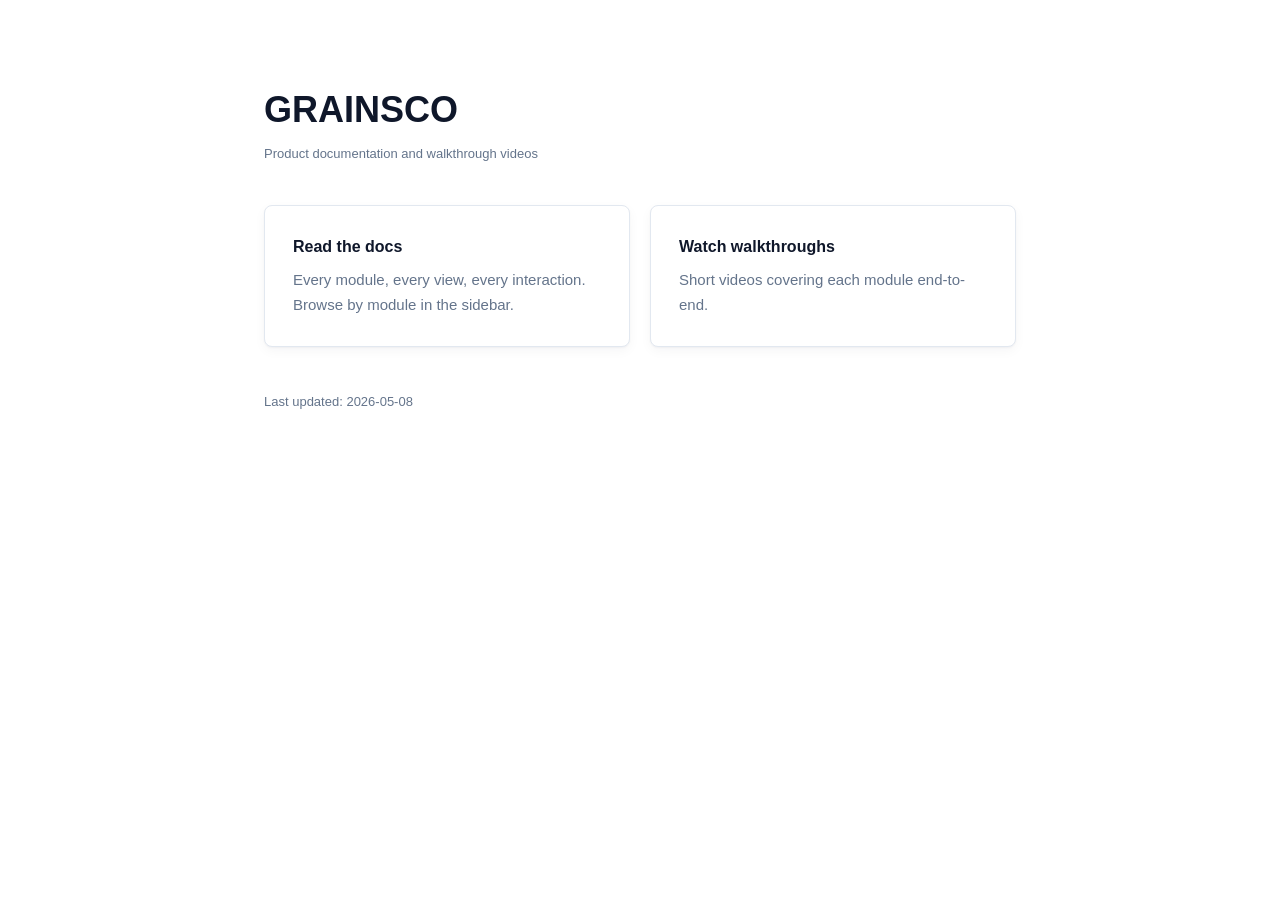
==== index.html @ 14864d5f "Initial GRAINSCO documentation — Driver Module + walkthrough videos" ====
<!doctype html>
<html lang="en">
<head>
  <meta charset="utf-8">
  <meta name="viewport" content="width=device-width, initial-scale=1">
  <title>GRAINSCO — Documentation</title>
  <link rel="stylesheet" href="documentation/assets/style.css?v=2026-05-08">
</head>
<body>
  <main class="landing">
    <header class="landing-header">
      <h1>GRAINSCO</h1>
      <p class="section-meta">Product documentation and walkthrough videos</p>
    </header>

    <section class="cards">
      <a href="documentation/" class="card">
        <h3>Read the docs</h3>
        <p>Every module, every view, every interaction. Browse by module in the sidebar.</p>
      </a>
      <a href="walkthrough_videos/videos.html" class="card">
        <h3>Watch walkthroughs</h3>
        <p>Short videos covering each module end-to-end.</p>
      </a>
    </section>

    <footer class="landing-footer">
      <p class="section-meta">Last updated: 2026-05-08</p>
    </footer>
  </main>
</body>
</html>
---- documentation/assets/style.css ----
/* GRAINSCO — Documentation styles */

:root {
  /* surfaces */
  --bg: #ffffff;
  --sidebar-bg: #f8fafc;
  --border: #e2e8f0;
  --border-soft: #f1f5f9;

  /* text */
  --text: #334155;
  --text-strong: #0f172a;
  --text-muted: #64748b;
  --text-faint: #94a3b8;

  /* accent */
  --accent: #2563eb;
  --accent-soft: #eff6ff;

  /* status colors (for inline badges in docs) */
  --status-green: #10b981;
  --status-green-soft: #d1fae5;
  --status-yellow: #f59e0b;
  --status-yellow-soft: #fef3c7;
  --status-blue: #3b82f6;
  --status-blue-soft: #dbeafe;
  --status-red: #ef4444;
  --status-red-soft: #fee2e2;
  --status-grey: #94a3b8;
  --status-grey-soft: #f1f5f9;

  /* radii + shadow */
  --radius: 8px;
  --shadow-card: 0 1px 2px rgba(15, 23, 42, .04),
                 0 4px 12px rgba(15, 23, 42, .04);
}

*, *::before, *::after { box-sizing: border-box; }
html, body { margin: 0; padding: 0; }
body {
  font-family: -apple-system, BlinkMacSystemFont, "Segoe UI", Roboto,
               Oxygen, Ubuntu, Cantarell, sans-serif;
  font-size: 15px;
  line-height: 1.65;
  color: var(--text);
  background: var(--bg);
  -webkit-font-smoothing: antialiased;
}
a { color: var(--accent); text-decoration: none; }
a:hover { text-decoration: underline; }

h1 { font-size: 28px; color: var(--text-strong); font-weight: 700; margin: 0 0 8px; }
h2 { font-size: 22px; color: var(--text-strong); font-weight: 700; margin: 48px 0 12px; }
h3 { font-size: 16px; color: var(--text-strong); font-weight: 600; margin: 24px 0 8px; }
h4 { font-size: 14px; color: var(--text-strong); font-weight: 600; margin: 20px 0 6px; }
.section-meta { color: var(--text-muted); font-size: 13px; margin: -4px 0 12px; }

ul { padding-left: 24px; margin: 8px 0 16px; }
li { margin-bottom: 6px; }

/* Layout */
.layout {
  display: grid;
  grid-template-columns: 280px 1fr;
  min-height: 100vh;
}
.sidebar {
  background: var(--sidebar-bg);
  border-right: 1px solid var(--border);
  padding: 32px 24px;
  position: sticky;
  top: 0;
  height: 100vh;
  overflow-y: auto;
}
.sidebar-home {
  display: inline-block;
  font-size: 12px;
  color: var(--text-muted);
  text-decoration: none;
  margin-bottom: 16px;
}
.sidebar-home:hover { color: var(--text-strong); }
.sidebar-title {
  font-size: 16px;
  margin: 0 0 24px;
  color: var(--text-strong);
}
.sidebar-nav { display: flex; flex-direction: column; gap: 2px; }
.nav-link {
  display: block;
  padding: 6px 12px;
  border-radius: 6px;
  color: var(--text-muted);
  text-decoration: none;
  font-size: 14px;
  transition: background .12s, color .12s;
}
.nav-link:hover { background: var(--border-soft); color: var(--text-strong); text-decoration: none; }
.nav-link.active {
  background: var(--accent-soft);
  color: var(--accent);
  font-weight: 600;
}
.nav-group-label {
  font-size: 11px;
  text-transform: uppercase;
  letter-spacing: 0.6px;
  color: var(--text-faint);
  margin: 24px 12px 8px;
}
.nav-link.coming-soon {
  color: var(--text-faint);
  cursor: default;
  font-style: italic;
}
.nav-link.coming-soon:hover { background: transparent; color: var(--text-faint); }

.main {
  padding: 48px 56px;
  max-width: 920px;
}
.view-section {
  margin-bottom: 32px;
  padding-bottom: 32px;
  border-bottom: 1px solid var(--border-soft);
}
.view-section:last-child { border-bottom: none; }

/* Inline status badges in docs prose */
.badge {
  display: inline-block;
  padding: 2px 10px;
  border-radius: 999px;
  font-size: 12px;
  font-weight: 600;
  line-height: 1.5;
  vertical-align: middle;
}
.badge.green  { background: var(--status-green-soft);  color: #065f46; }
.badge.yellow { background: var(--status-yellow-soft); color: #92400e; }
.badge.blue   { background: var(--status-blue-soft);   color: #1e40af; }
.badge.red    { background: var(--status-red-soft);    color: #991b1b; }
.badge.grey   { background: var(--status-grey-soft);   color: #334155; }

/* "Watch this part" callout */
.video-callout {
  display: inline-flex;
  align-items: center;
  gap: 8px;
  padding: 10px 14px;
  background: var(--accent-soft);
  color: var(--accent);
  border-radius: 8px;
  font-size: 13px;
  font-weight: 500;
  text-decoration: none;
  margin-top: 8px;
}
.video-callout:hover { text-decoration: none; background: #dbeafe; }

/* Coming soon block */
.coming-soon-block {
  background: var(--sidebar-bg);
  border: 1px dashed var(--border);
  border-radius: var(--radius);
  padding: 28px;
  text-align: center;
  color: var(--text-muted);
  margin: 16px 0;
}
.coming-soon-block strong { color: var(--text-strong); }

/* Landing page */
.landing { max-width: 800px; margin: 0 auto; padding: 80px 24px; }
.landing-header { margin-bottom: 40px; }
.landing-header h1 { font-size: 36px; }
.cards { display: grid; grid-template-columns: 1fr 1fr; gap: 20px; }
.card {
  display: block;
  background: var(--bg);
  border: 1px solid var(--border);
  border-radius: var(--radius);
  padding: 28px;
  text-decoration: none;
  color: inherit;
  box-shadow: var(--shadow-card);
  transition: transform .12s, box-shadow .12s;
}
.card:hover {
  transform: translateY(-2px);
  box-shadow: 0 4px 16px rgba(15, 23, 42, .08);
  text-decoration: none;
}
.card h3 { margin: 0 0 8px; color: var(--text-strong); }
.card p  { margin: 0; color: var(--text-muted); }
.landing-footer { margin-top: 48px; }

/* Mobile */
@media (max-width: 800px) {
  .layout { grid-template-columns: 1fr; }
  .sidebar {
    position: static;
    height: auto;
    border-right: none;
    border-bottom: 1px solid var(--border);
  }
  .main { padding: 24px 20px; }
  .cards { grid-template-columns: 1fr; }
  .landing { padding: 40px 20px; }
}
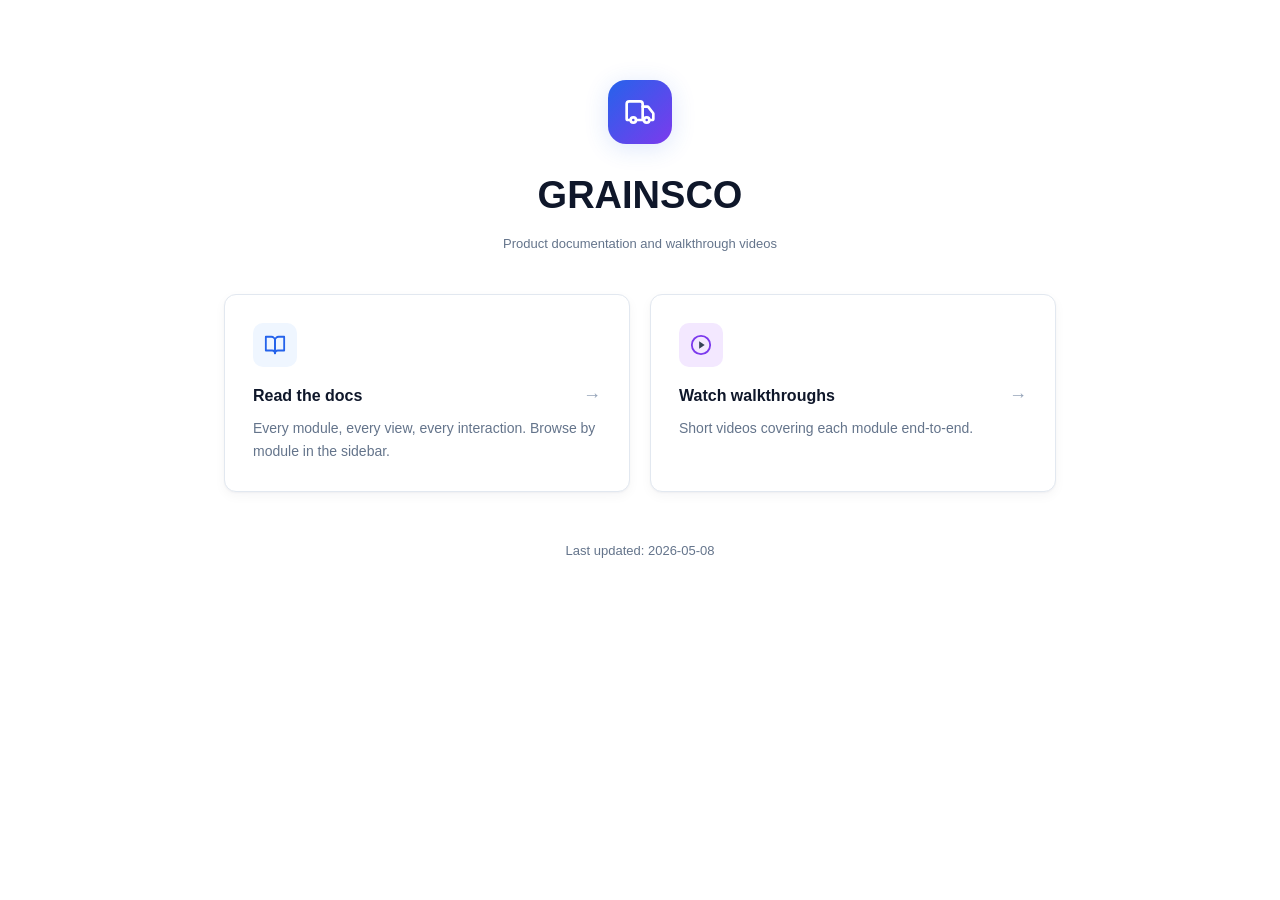
==== commit 9a87bed7: "Add Lucide icons throughout — sidebar nav, section headers, hero, landing cards, video page" ====
--- a/index.html
+++ b/index.html
@@ -4,22 +4,31 @@
   <meta charset="utf-8">
   <meta name="viewport" content="width=device-width, initial-scale=1">
   <title>GRAINSCO — Documentation</title>
-  <link rel="stylesheet" href="documentation/assets/style.css?v=2026-05-08">
+  <link rel="stylesheet" href="documentation/assets/style.css?v=2026-05-08b">
 </head>
 <body>
   <main class="landing">
     <header class="landing-header">
+      <span class="brand-mark">
+        <svg class="icon" viewBox="0 0 24 24"><path d="M14 18V6a2 2 0 0 0-2-2H4a2 2 0 0 0-2 2v11a1 1 0 0 0 1 1h2"/><path d="M15 18H9"/><path d="M19 18h2a1 1 0 0 0 1-1v-3.65a1 1 0 0 0-.22-.624l-3.48-4.35A1 1 0 0 0 17.52 8H14"/><circle cx="17" cy="18" r="2"/><circle cx="7" cy="18" r="2"/></svg>
+      </span>
       <h1>GRAINSCO</h1>
       <p class="section-meta">Product documentation and walkthrough videos</p>
     </header>
 
     <section class="cards">
       <a href="documentation/" class="card">
-        <h3>Read the docs</h3>
+        <div class="card-icon">
+          <svg class="icon" viewBox="0 0 24 24"><path d="M2 3h6a4 4 0 0 1 4 4v14a3 3 0 0 0-3-3H2z"/><path d="M22 3h-6a4 4 0 0 0-4 4v14a3 3 0 0 1 3-3h7z"/></svg>
+        </div>
+        <h3>Read the docs <span class="arrow">→</span></h3>
         <p>Every module, every view, every interaction. Browse by module in the sidebar.</p>
       </a>
-      <a href="walkthrough_videos/videos.html" class="card">
-        <h3>Watch walkthroughs</h3>
+      <a href="walkthrough_videos/videos.html" class="card video">
+        <div class="card-icon">
+          <svg class="icon" viewBox="0 0 24 24"><circle cx="12" cy="12" r="10"/><polygon points="10 8 16 12 10 16 10 8" fill="currentColor" stroke="none"/></svg>
+        </div>
+        <h3>Watch walkthroughs <span class="arrow">→</span></h3>
         <p>Short videos covering each module end-to-end.</p>
       </a>
     </section>
--- a/documentation/assets/style.css
+++ b/documentation/assets/style.css
@@ -17,7 +17,7 @@
   --accent: #2563eb;
   --accent-soft: #eff6ff;
 
-  /* status colors (for inline badges in docs) */
+  /* status colors */
   --status-green: #10b981;
   --status-green-soft: #d1fae5;
   --status-yellow: #f59e0b;
@@ -31,8 +31,10 @@
 
   /* radii + shadow */
   --radius: 8px;
+  --radius-lg: 12px;
   --shadow-card: 0 1px 2px rgba(15, 23, 42, .04),
                  0 4px 12px rgba(15, 23, 42, .04);
+  --shadow-hero: 0 4px 24px rgba(37, 99, 235, .16);
 }
 
 *, *::before, *::after { box-sizing: border-box; }
@@ -50,15 +52,49 @@
 a:hover { text-decoration: underline; }
 
 h1 { font-size: 28px; color: var(--text-strong); font-weight: 700; margin: 0 0 8px; }
-h2 { font-size: 22px; color: var(--text-strong); font-weight: 700; margin: 48px 0 12px; }
-h3 { font-size: 16px; color: var(--text-strong); font-weight: 600; margin: 24px 0 8px; }
+h2 { font-size: 22px; color: var(--text-strong); font-weight: 700; margin: 0 0 4px; }
+h3 { font-size: 16px; color: var(--text-strong); font-weight: 600; margin: 28px 0 8px; }
 h4 { font-size: 14px; color: var(--text-strong); font-weight: 600; margin: 20px 0 6px; }
-.section-meta { color: var(--text-muted); font-size: 13px; margin: -4px 0 12px; }
+.section-meta { color: var(--text-muted); font-size: 13px; margin: 0 0 12px; }
+.section-meta code {
+  background: var(--border-soft);
+  padding: 1px 6px;
+  border-radius: 4px;
+  font-size: 12px;
+  color: var(--text);
+}
 
 ul { padding-left: 24px; margin: 8px 0 16px; }
 li { margin-bottom: 6px; }
 
-/* Layout */
+code {
+  background: var(--border-soft);
+  padding: 1px 6px;
+  border-radius: 4px;
+  font-size: 13px;
+  font-family: ui-monospace, SFMono-Regular, Menlo, Consolas, monospace;
+}
+
+/* ---------- Icons ---------- */
+.icon {
+  width: 16px;
+  height: 16px;
+  flex-shrink: 0;
+  stroke-width: 2;
+  stroke: currentColor;
+  fill: none;
+  stroke-linecap: round;
+  stroke-linejoin: round;
+}
+.icon-sm { width: 14px; height: 14px; }
+.icon-lg { width: 22px; height: 22px; }
+.icon-inline {
+  display: inline-block;
+  vertical-align: -3px;
+  margin-right: 4px;
+}
+
+/* ---------- Layout ---------- */
 .layout {
   display: grid;
   grid-template-columns: 280px 1fr;
@@ -67,29 +103,39 @@
 .sidebar {
   background: var(--sidebar-bg);
   border-right: 1px solid var(--border);
-  padding: 32px 24px;
+  padding: 28px 20px;
   position: sticky;
   top: 0;
   height: 100vh;
   overflow-y: auto;
 }
 .sidebar-home {
-  display: inline-block;
+  display: inline-flex;
+  align-items: center;
+  gap: 6px;
   font-size: 12px;
   color: var(--text-muted);
   text-decoration: none;
   margin-bottom: 16px;
-}
-.sidebar-home:hover { color: var(--text-strong); }
+  padding: 4px 8px;
+  border-radius: 6px;
+  transition: background .12s, color .12s;
+}
+.sidebar-home:hover { color: var(--text-strong); background: var(--border-soft); text-decoration: none; }
 .sidebar-title {
   font-size: 16px;
-  margin: 0 0 24px;
+  margin: 0 8px 24px;
   color: var(--text-strong);
+  display: flex;
+  align-items: center;
+  gap: 8px;
 }
 .sidebar-nav { display: flex; flex-direction: column; gap: 2px; }
 .nav-link {
-  display: block;
-  padding: 6px 12px;
+  display: flex;
+  align-items: center;
+  gap: 10px;
+  padding: 8px 12px;
   border-radius: 6px;
   color: var(--text-muted);
   text-decoration: none;
@@ -102,12 +148,18 @@
   color: var(--accent);
   font-weight: 600;
 }
+.nav-link.active .icon { stroke: var(--accent); }
+.nav-link .icon { stroke: currentColor; }
 .nav-group-label {
   font-size: 11px;
   text-transform: uppercase;
   letter-spacing: 0.6px;
   color: var(--text-faint);
   margin: 24px 12px 8px;
+  display: flex;
+  align-items: center;
+  gap: 6px;
+  font-weight: 700;
 }
 .nav-link.coming-soon {
   color: var(--text-faint);
@@ -117,19 +169,73 @@
 .nav-link.coming-soon:hover { background: transparent; color: var(--text-faint); }
 
 .main {
-  padding: 48px 56px;
+  padding: 40px 56px 64px;
   max-width: 920px;
 }
+
+/* ---------- Page hero ---------- */
+.page-hero {
+  background: linear-gradient(135deg, #2563eb 0%, #4f46e5 50%, #7c3aed 100%);
+  color: #fff;
+  padding: 32px 32px;
+  border-radius: var(--radius-lg);
+  margin-bottom: 32px;
+  box-shadow: var(--shadow-hero);
+  display: flex;
+  align-items: center;
+  gap: 20px;
+}
+.page-hero-icon {
+  width: 56px;
+  height: 56px;
+  border-radius: 14px;
+  background: rgba(255,255,255,.18);
+  backdrop-filter: blur(4px);
+  display: flex;
+  align-items: center;
+  justify-content: center;
+  flex-shrink: 0;
+}
+.page-hero-icon .icon { width: 28px; height: 28px; stroke: #fff; stroke-width: 2; }
+.page-hero h1 { color: #fff; font-size: 26px; margin: 0 0 4px; }
+.page-hero p { margin: 0; color: rgba(255,255,255,.86); font-size: 14px; }
+
+/* ---------- Section header (icon + title) ---------- */
 .view-section {
   margin-bottom: 32px;
   padding-bottom: 32px;
   border-bottom: 1px solid var(--border-soft);
 }
 .view-section:last-child { border-bottom: none; }
-
-/* Inline status badges in docs prose */
+.section-header {
+  display: flex;
+  align-items: flex-start;
+  gap: 16px;
+  margin-bottom: 16px;
+}
+.section-icon {
+  width: 44px;
+  height: 44px;
+  border-radius: 10px;
+  background: var(--icon-bg, var(--accent-soft));
+  display: flex;
+  align-items: center;
+  justify-content: center;
+  flex-shrink: 0;
+}
+.section-icon .icon {
+  width: 22px;
+  height: 22px;
+  stroke: var(--icon-color, var(--accent));
+}
+.section-header-text { flex: 1; min-width: 0; }
+.section-header-text h2 { margin: 4px 0 2px; }
+
+/* ---------- Inline pieces ---------- */
 .badge {
-  display: inline-block;
+  display: inline-flex;
+  align-items: center;
+  gap: 4px;
   padding: 2px 10px;
   border-radius: 999px;
   font-size: 12px;
@@ -142,61 +248,137 @@
 .badge.blue   { background: var(--status-blue-soft);   color: #1e40af; }
 .badge.red    { background: var(--status-red-soft);    color: #991b1b; }
 .badge.grey   { background: var(--status-grey-soft);   color: #334155; }
+.badge .icon { width: 12px; height: 12px; }
 
 /* "Watch this part" callout */
 .video-callout {
   display: inline-flex;
   align-items: center;
   gap: 8px;
-  padding: 10px 14px;
+  padding: 10px 16px;
   background: var(--accent-soft);
   color: var(--accent);
   border-radius: 8px;
   font-size: 13px;
-  font-weight: 500;
+  font-weight: 600;
   text-decoration: none;
   margin-top: 8px;
-}
-.video-callout:hover { text-decoration: none; background: #dbeafe; }
+  transition: background .12s, transform .12s;
+}
+.video-callout:hover { text-decoration: none; background: #dbeafe; transform: translateY(-1px); }
+.video-callout .icon { stroke: currentColor; }
 
 /* Coming soon block */
 .coming-soon-block {
   background: var(--sidebar-bg);
   border: 1px dashed var(--border);
   border-radius: var(--radius);
-  padding: 28px;
+  padding: 32px 28px;
   text-align: center;
   color: var(--text-muted);
   margin: 16px 0;
 }
-.coming-soon-block strong { color: var(--text-strong); }
-
-/* Landing page */
-.landing { max-width: 800px; margin: 0 auto; padding: 80px 24px; }
-.landing-header { margin-bottom: 40px; }
-.landing-header h1 { font-size: 36px; }
+.coming-soon-block .icon {
+  width: 28px; height: 28px;
+  stroke: var(--text-faint);
+  margin-bottom: 8px;
+}
+.coming-soon-block strong { color: var(--text-strong); display: block; margin-bottom: 4px; }
+.coming-soon-block p { margin: 0; font-size: 13px; }
+
+/* Pretty bullet lists with icon-marker (used selectively) */
+.feature-list { list-style: none; padding-left: 0; }
+.feature-list li {
+  position: relative;
+  padding-left: 26px;
+  margin-bottom: 10px;
+}
+.feature-list li::before {
+  content: "";
+  position: absolute;
+  left: 0; top: 8px;
+  width: 8px; height: 8px;
+  border-radius: 50%;
+  background: var(--accent);
+  opacity: .8;
+}
+
+/* ---------- Landing page ---------- */
+.landing { max-width: 880px; margin: 0 auto; padding: 80px 24px; }
+.landing-header { margin-bottom: 40px; text-align: center; }
+.landing-header .brand-mark {
+  display: inline-flex;
+  align-items: center;
+  justify-content: center;
+  width: 64px;
+  height: 64px;
+  border-radius: 18px;
+  background: linear-gradient(135deg, #2563eb 0%, #7c3aed 100%);
+  margin-bottom: 20px;
+  box-shadow: var(--shadow-hero);
+}
+.landing-header .brand-mark .icon { width: 32px; height: 32px; stroke: #fff; }
+.landing-header h1 { font-size: 38px; margin-bottom: 6px; }
 .cards { display: grid; grid-template-columns: 1fr 1fr; gap: 20px; }
 .card {
   display: block;
   background: var(--bg);
   border: 1px solid var(--border);
-  border-radius: var(--radius);
+  border-radius: var(--radius-lg);
   padding: 28px;
   text-decoration: none;
   color: inherit;
   box-shadow: var(--shadow-card);
-  transition: transform .12s, box-shadow .12s;
+  transition: transform .15s, box-shadow .15s, border-color .15s;
+  position: relative;
+  overflow: hidden;
+}
+.card::before {
+  content: "";
+  position: absolute;
+  top: 0; left: 0; right: 0;
+  height: 3px;
+  background: linear-gradient(90deg, #2563eb, #7c3aed);
+  opacity: 0;
+  transition: opacity .15s;
 }
 .card:hover {
-  transform: translateY(-2px);
-  box-shadow: 0 4px 16px rgba(15, 23, 42, .08);
-  text-decoration: none;
-}
-.card h3 { margin: 0 0 8px; color: var(--text-strong); }
-.card p  { margin: 0; color: var(--text-muted); }
-.landing-footer { margin-top: 48px; }
-
-/* Mobile */
+  transform: translateY(-3px);
+  box-shadow: 0 8px 24px rgba(15, 23, 42, .08);
+  border-color: var(--accent);
+  text-decoration: none;
+}
+.card:hover::before { opacity: 1; }
+.card-icon {
+  width: 44px;
+  height: 44px;
+  border-radius: 10px;
+  background: var(--accent-soft);
+  display: flex;
+  align-items: center;
+  justify-content: center;
+  margin-bottom: 14px;
+}
+.card-icon .icon { width: 22px; height: 22px; stroke: var(--accent); }
+.card.video .card-icon { background: #f3e8ff; }
+.card.video .card-icon .icon { stroke: #7c3aed; }
+.card h3 {
+  margin: 0 0 6px;
+  color: var(--text-strong);
+  display: flex;
+  align-items: center;
+  justify-content: space-between;
+}
+.card h3 .arrow {
+  font-size: 18px;
+  color: var(--text-faint);
+  transition: transform .15s, color .15s;
+}
+.card:hover h3 .arrow { color: var(--accent); transform: translateX(4px); }
+.card p  { margin: 0; color: var(--text-muted); font-size: 14px; }
+.landing-footer { margin-top: 48px; text-align: center; }
+
+/* ---------- Mobile ---------- */
 @media (max-width: 800px) {
   .layout { grid-template-columns: 1fr; }
   .sidebar {
@@ -208,4 +390,8 @@
   .main { padding: 24px 20px; }
   .cards { grid-template-columns: 1fr; }
   .landing { padding: 40px 20px; }
-}
+  .page-hero { padding: 24px; flex-direction: column; align-items: flex-start; }
+  .page-hero-icon { width: 48px; height: 48px; }
+  .section-header { gap: 12px; }
+  .section-icon { width: 38px; height: 38px; }
+}
